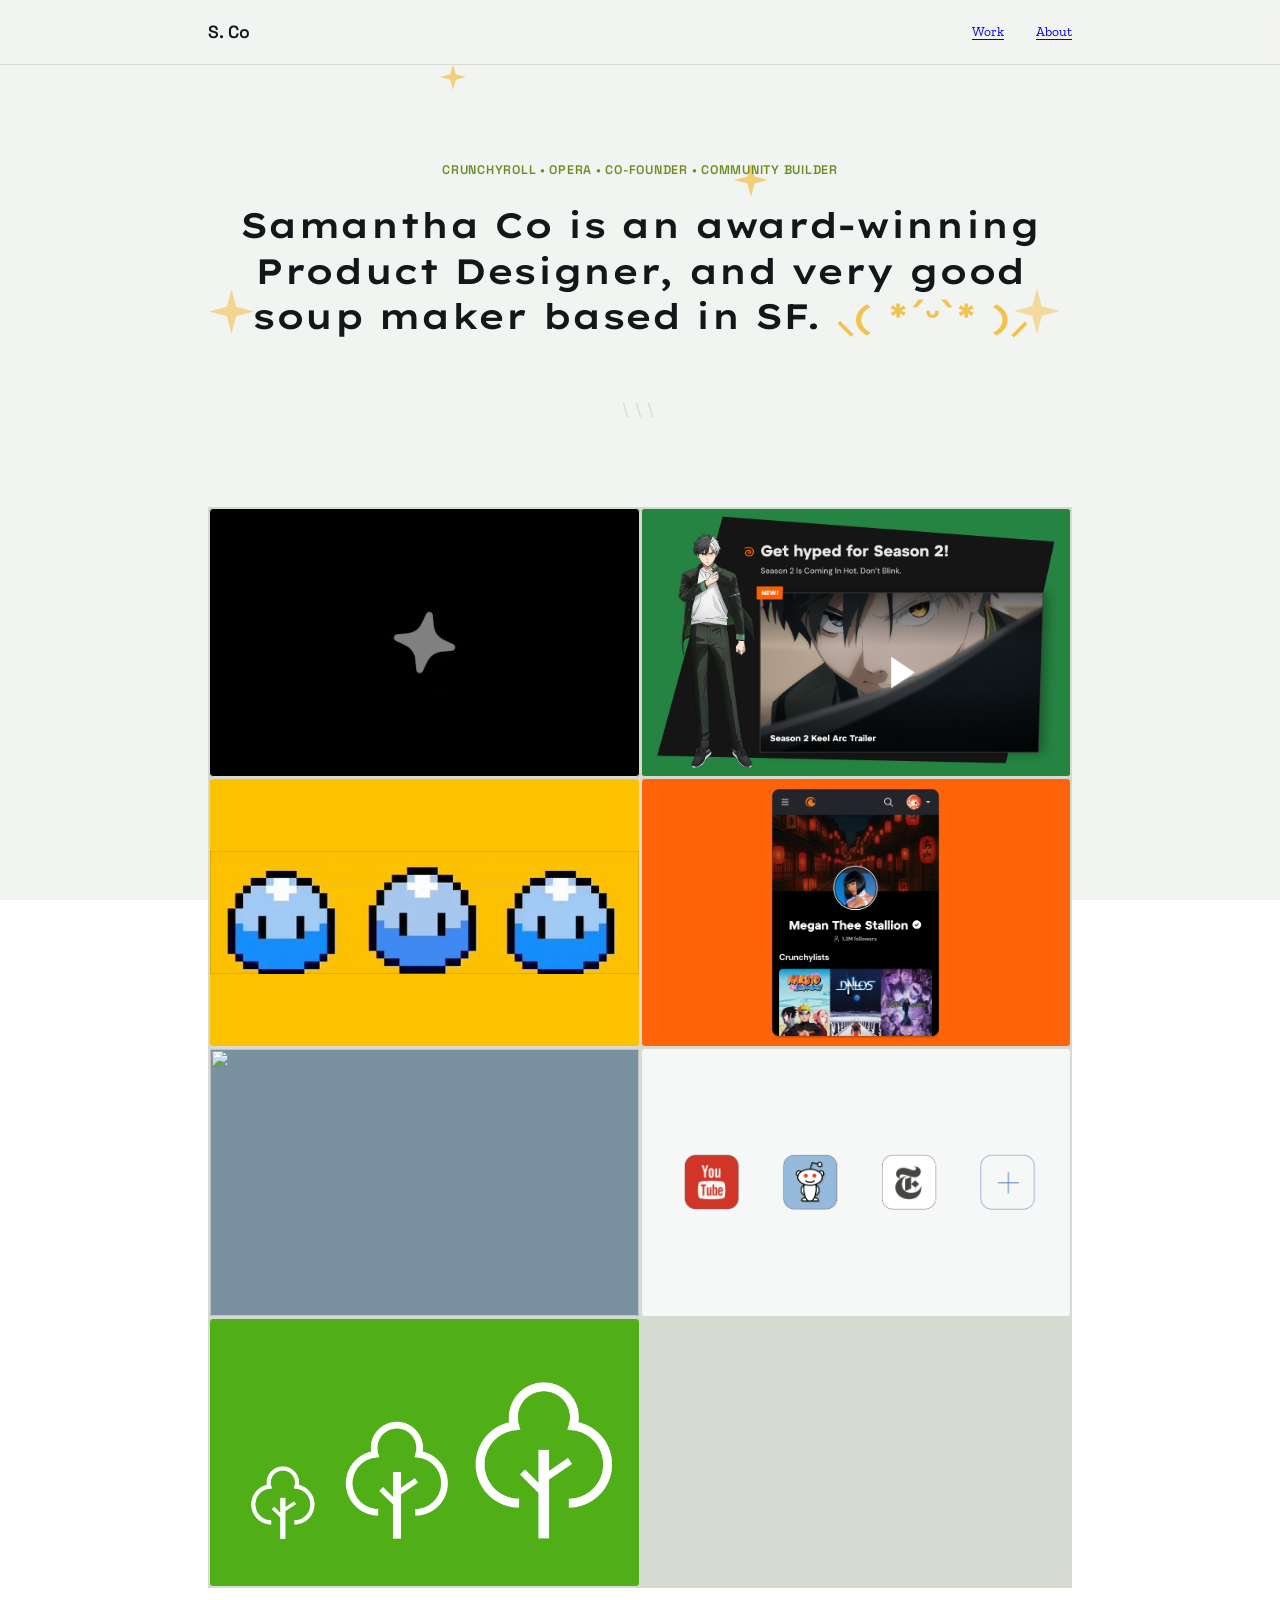
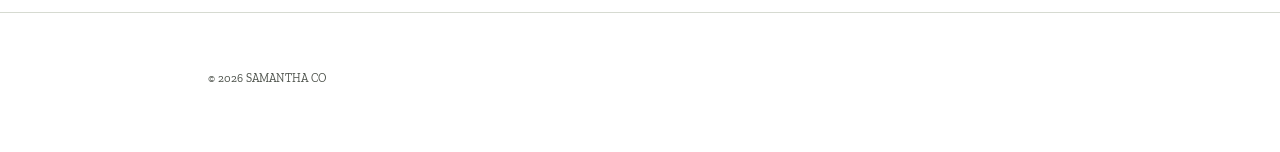
==== index.html @ 9ae336bd "Add files via upload" ====
<!DOCTYPE html>
<html lang="en">
<head>
<meta charset="UTF-8">
<meta name="viewport" content="width=device-width, initial-scale=1.0">
<title>Samantha Co — Product Designer</title>
<link rel="preconnect" href="https://fonts.googleapis.com">
<link href="https://fonts.googleapis.com/css2?family=Zilla+Slab:ital,wght@0,400;0,500;0,600;1,400&family=Space+Grotesk:wght@500;600;700&family=Lexend+Giga:wght@500;600;700&display=swap" rel="stylesheet">
<link rel="stylesheet" href="styles.css">
<style>
  .back-link{
    font-family:'Space Grotesk', sans-serif; font-weight:600; font-size:0.78rem; color:var(--accent);
    letter-spacing:0.06em; text-transform:uppercase; display:inline-flex; align-items:center; gap:6px;
  }
</style>
</head>
<body>

<div class="stars-bg" id="starsBg" aria-hidden="true"></div>

<div class="page">

<nav>
  <div class="wrap">
    <div class="logo">S. Co</div>
    <div class="navlinks">
      <a href="#work">Work</a>
      <a href="about.html">About</a>
    </div>
  </div>
</nav>

<header class="hero wrap">
  <div class="eyebrow">Crunchyroll • Opera • Co-founder • Community Builder</div>
  <h1 class="name" style="font-size:clamp(1.5rem, 2.8vw, 2.2rem); line-height:1.3;">Samantha Co is an award-winning Product Designer, and very good soup maker based in SF. <span style="color:var(--spark);">⸜( *ˊᵕˋ* )⸝</span></h1>
  <div class="hero-breaker">\\\</div>
</header>

<section class="section" id="work">
  <div class="wrap">
    <div class="grid">

      <a href="esr.html" class="card reveal" style="background-color:#000000;">
        <div class="card-thumb"><img src="esr-glyphs-thumb.webp" alt=""></div>
        <div class="card-overlay">
          <h3>End Slate Recommendations <span class="card-spark">✦</span></h3>
        </div>
      </a>

      <a href="series-redesign.html" class="card reveal" style="background-color:#258441;">
        <div class="card-thumb"><img src="seriespagethumb.png" alt=""></div>
        <div class="card-overlay">
          <h3>Crunchyroll Series Redesign <span class="card-spark">✦</span></h3>
        </div>
      </a>

      <a href="hime.html" class="card reveal" style="background-color:#FCC101;">
        <div class="card-thumb"><img src="hime-thumb.webp" alt=""></div>
        <div class="card-overlay">
          <h3>Hime's Quest <span class="card-spark">✦</span></h3>
        </div>
      </a>

      <a href="crunchylists.html" class="card reveal" style="background-color:#FF640A;">
        <div class="card-thumb"><img src="Crunchylists_Thumb.png" alt=""></div>
        <div class="card-overlay">
          <h3>Public Crunchylists <span class="card-spark">✦</span></h3>
        </div>
      </a>

      <a href="zen.html" class="card reveal" style="background-color:#7991A1;">
        <div class="card-thumb"><img src="zenanimation.gif" alt=""></div>
        <div class="card-overlay">
          <h3>Zen Screen <span class="card-spark">✦</span></h3>
        </div>
      </a>

      <a href="toolbar.html" class="card reveal" style="background-color:#F6F7F7;">
        <div class="card-thumb"><img src="toolbarthumb.webp" alt=""></div>
        <div class="card-overlay">
          <h3>Opera × Sprint Toolbar <span class="card-spark">✦</span></h3>
        </div>
      </a>

      <a href="xiaomi.html" class="card reveal" style="background-color:#50AF17;">
        <div class="card-thumb"><img src="xiaomithumbnai.webp" alt=""></div>
        <div class="card-overlay">
          <h3>Xiaomi × Opera Max <span class="card-spark">✦</span></h3>
        </div>
      </a>


    </div>
  </div>
</section>

<footer>
  <div class="wrap">
    <div class="footer-note">© 2026 SAMANTHA CO</div>
  </div>
</footer>

</div><!-- /.page -->

<script>
  (function(){
    var bg = document.getElementById('starsBg');
    if(!bg) return;
    var count = window.innerWidth < 640 ? 4 : 8;
    var cols = window.innerWidth < 640 ? 2 : 4;
    var rows = Math.ceil(count / cols);
    var cellW = 100 / cols;
    var cellH = 100 / rows;
    var cell = 0;
    for(var i = 0; i < count; i++){
      var star = document.createElement('div');
      star.className = 'star';
      var size = (Math.random() * 26 + 22).toFixed(1);
      star.style.width = size + 'px';
      star.style.height = size + 'px';
      var col = cell % cols;
      var row = Math.floor(cell / cols);
      cell++;
      var top = row * cellH + Math.random() * (cellH * 0.7) + cellH * 0.1;
      var left = col * cellW + Math.random() * (cellW * 0.7) + cellW * 0.1;
      star.style.top = top + '%';
      star.style.left = left + '%';
      star.style.opacity = (Math.random() * 0.4 + 0.35).toFixed(2);
      star.style.animationDelay = (Math.random() * 3.4).toFixed(2) + 's';
      star.style.animationDuration = (2.4 + Math.random() * 2.4).toFixed(2) + 's';
      bg.appendChild(star);
    }
  })();

  (function(){
    var parallaxEls = document.querySelectorAll('.parallax');
    if(!parallaxEls.length) return;
    var reduceMotion = window.matchMedia('(prefers-reduced-motion: reduce)').matches;
    if(reduceMotion) return;
    var ticking = false;
    function updateParallax(){
      var viewportCenter = window.innerHeight / 2;
      parallaxEls.forEach(function(el){
        var speed = parseFloat(el.getAttribute('data-speed')) || 0.15;
        var rect = el.getBoundingClientRect();
        var elCenter = rect.top + rect.height / 2;
        var distanceFromCenter = elCenter - viewportCenter;
        var offset = Math.max(-60, Math.min(60, distanceFromCenter * speed * -1));
        el.style.transform = 'translateY(' + offset + 'px)';
      });
      ticking = false;
    }
    window.addEventListener('scroll', function(){
      if(!ticking){
        window.requestAnimationFrame(updateParallax);
        ticking = true;
      }
    }, { passive: true });
    window.addEventListener('resize', updateParallax, { passive: true });
    updateParallax();
  })();

  (function(){
    var revealEls = document.querySelectorAll('.reveal');
    if(!('IntersectionObserver' in window) || !revealEls.length){
      revealEls.forEach(function(el){ el.classList.add('is-visible'); });
      return;
    }
    var observer = new IntersectionObserver(function(entries){
      entries.forEach(function(entry){
        if(entry.isIntersecting){
          entry.target.classList.add('is-visible');
        } else {
          entry.target.classList.remove('is-visible');
        }
      });
    }, { threshold: 0.15, rootMargin: '0px 0px -40px 0px' });
    revealEls.forEach(function(el){ observer.observe(el); });
  })();
</script>

</body>
</html>
---- styles.css ----
:root{
    --bg: #F2F4F1;
    --bg-raised: #E8EBE4;
    --ink: #14171A;
    --ink-soft: #4B5049;
    --line: #D6DAD1;
    --accent: #6B8E23;
    --link-color: #0000EE;
    --spark: #F2C14E;
  }
  *{box-sizing:border-box; margin:0; padding:0;}
  html{scroll-behavior:smooth;}
  body{
    color:var(--ink);
    font-family:'Zilla Slab', serif;
    line-height:1.6;
    -webkit-font-smoothing:antialiased;
  }
  .page{position:relative; z-index:1;}
  .stars-bg{position:fixed; inset:0; z-index:0; overflow:hidden; pointer-events:none; background:var(--bg);}
  .star{
    position:absolute;
    background-image:url("data:image/svg+xml;utf8,<svg xmlns='http://www.w3.org/2000/svg' viewBox='0 0 24 24'><path d='M12 0 L14.5 9.5 L24 12 L14.5 14.5 L12 24 L9.5 14.5 L0 12 L9.5 9.5 Z' fill='%23F2C14E'/></svg>");
    background-size:contain; background-repeat:no-repeat; background-position:center;
    animation:twinkle 3.4s ease-in-out infinite;
  }
  @media (prefers-reduced-motion: reduce){
    .star{animation:none; opacity:0.4 !important;}
  }

  /* --- scroll reveal --- */
  .reveal{
    opacity:0; transform:translateY(22px);
    transition:opacity 0.7s ease, transform 0.7s ease;
  }
  .reveal.is-visible{opacity:1; transform:translateY(0);}
  .card.reveal:nth-child(2){transition-delay:0.06s;}
  .card.reveal:nth-child(3){transition-delay:0.12s;}
  .card.reveal:nth-child(4){transition-delay:0.18s;}
  .card.reveal:nth-child(5){transition-delay:0.24s;}
  @media (prefers-reduced-motion: reduce){
    .reveal{opacity:1; transform:none; transition:none;}
  }
  a{color:inherit; text-decoration:none;}
  p a, li a{color:var(--link-color); text-decoration:none;}
  .wrap{max-width:920px; margin:0 auto; padding:0 28px;}

  /* --- nav --- */
  nav{
    position:sticky; top:0; z-index:50;
    background:rgba(242,244,241,0.85);
    backdrop-filter:blur(8px);
    border-bottom:1px solid var(--line);
  }
  nav .wrap{display:flex; align-items:center; justify-content:space-between; height:64px;}
  .logo{font-family:'Space Grotesk', sans-serif; font-weight:600; font-size:1.1rem; letter-spacing:0.02em;}
  .navlinks{display:flex; gap:32px; font-size:0.85rem;}
  .navlinks a{position:relative; padding:4px 0; font-family:'Zilla Slab', serif; color:var(--link-color); text-decoration:underline; text-underline-offset:3px;}
  a:focus-visible{outline:2px solid var(--link-color); outline-offset:3px; border-radius:2px;}
  .about-text a, .footer-links a, .project-body a{
    font-family:'Zilla Slab', serif; color:var(--link-color); text-decoration:none;
  }

  /* --- hero --- */
  .hero{padding-top:96px; padding-bottom:32px; position:relative; text-align:center;}
  .hero-breaker{
    font-family:'Zilla Slab', serif; font-size:1.2rem; color:var(--line);
    margin-top:56px; letter-spacing:0.3em;
  }
  .hero .eyebrow{
    font-family:'Space Grotesk', sans-serif; font-weight:600; font-size:0.78rem; color:var(--accent);
    letter-spacing:0.06em; text-transform:uppercase; display:flex; align-items:center; justify-content:center; gap:8px; margin-bottom:22px;
  }
  .spark{display:inline-block; animation:twinkle 2.6s ease-in-out infinite;}
  @keyframes twinkle{0%,100%{opacity:1; transform:scale(1);} 50%{opacity:0.55; transform:scale(0.85);}}
  h1.name{
    font-family:'Lexend Giga', sans-serif; font-weight:600; font-size:clamp(2.6rem, 6vw, 4.4rem);
    line-height:1.02; letter-spacing:-0.01em;
  }
  h1.name em{font-style:italic; font-weight:300; color:var(--accent);}
  .role{
    font-family:'Space Grotesk', sans-serif; font-weight:500; font-size:1.3rem;
    color:var(--ink-soft); margin-top:10px;
  }
  .thesis{max-width:none; margin-top:28px; font-size:1.05rem; color:var(--ink-soft);}
  .hero-meta{display:flex; gap:24px; margin-top:10px; font-family:'Zilla Slab', serif; font-style:italic; font-size:0.78rem; color:var(--ink-soft); flex-wrap:wrap;}

  /* --- section labels --- */
  .section{padding:128px 0;}
  #work{padding-top:24px; padding-bottom:24px;}
  .section-breaker{
    text-align:center; font-family:'Zilla Slab', serif; font-size:1.2rem; color:var(--line); letter-spacing:0.3em;
  }
  .section-label{
    font-family:'Space Grotesk', sans-serif; font-weight:600; font-size:0.78rem; color:var(--accent);
    text-transform:uppercase; letter-spacing:0.06em; margin-bottom:18px; display:block;
  }

  /* --- featured project --- */
  .featured-media{
    width:100%; border-radius:6px; overflow:hidden; margin:28px 0 8px;
    border:1px solid var(--line); background:var(--bg-raised);
  }
  .featured-media img{width:100%; display:block;}
  .media-caption{
    font-family:'Zilla Slab', serif; font-style:italic; font-size:0.85rem; color:var(--ink-soft);
    margin-top:0; margin-bottom:28px; text-align:center;
  }
  h2.project-title{
    font-family:'Lexend Giga', sans-serif; font-weight:600; font-size:2rem; margin-bottom:4px;
  }
  .project-subhead{
    font-family:'Zilla Slab', serif; font-style:italic; font-size:0.9rem; color:var(--ink-soft);
    margin-bottom:0;
  }
  .project-subhead a{color:var(--link-color); text-decoration:none;}
  .subhead-row{display:flex; align-items:center; gap:8px;}
  .company-icon{
    width:20px; height:20px; border-radius:50%; object-fit:cover; flex-shrink:0; display:block;
  }
  .stat-row{
    display:flex; gap:36px; flex-wrap:wrap; margin:28px 0 32px;
    padding:24px 0; border-top:1px solid var(--line); border-bottom:1px solid var(--line);
    justify-content:space-between;
  }
  .stat{flex:1; min-width:140px;}
  .stat .num{font-family:'Space Grotesk', sans-serif; font-weight:600; font-size:2rem; color:var(--accent); display:block;}
  .stat .label{font-size:0.82rem; color:var(--ink-soft); margin-top:2px;}
  .project-body p{margin-bottom:88px; color:var(--ink-soft); max-width:none;}
  .results-statement{
    font-family:'Lexend Giga', sans-serif; font-weight:600; font-size:1.6rem; line-height:1.3;
    color:var(--ink); max-width:none;
  }
  .highlight-green{color:var(--accent);}
  .results-block{position:relative; margin-top:140px;}
  .results-block .results-statement:first-of-type{margin-bottom:20px;}
  .results-block .star-decor{
    position:absolute; top:-60px; left:-80px; width:260px; height:220px; z-index:-1; pointer-events:none;
  }
  .inline-media{margin:0 0 88px; max-width:none; text-align:center;}
  .inline-media img{width:100%; border-radius:6px; border:1px solid var(--line); display:block;}
  .inline-media .media-caption{margin-bottom:0; max-width:none;}
  .stacked-media{display:flex; flex-direction:column; align-items:center;}
  .stacked-media img{margin-bottom:12px; width:100px; max-width:100%; height:auto;}
  .stacked-media img:last-of-type{margin-bottom:0;}
  .focus-grid{
    display:grid; grid-template-columns:1fr 1fr; gap:28px; align-items:start;
    width:100%; margin:8px 0 88px;
  }
  .focus-grid .inline-media img{max-height:160px; width:auto; display:block;}
  .focus-grid p{margin-bottom:0; max-width:none;}
  @media (max-width:640px){.focus-grid{grid-template-columns:1fr;}}
  .project-body h4{
    font-family:'Space Grotesk', sans-serif; font-weight:600; font-size:0.85rem; color:var(--ink);
    text-transform:uppercase; letter-spacing:0.04em; margin:48px 0 16px;
  }
  .problem-block{position:relative;}
  .solution-block{position:relative;}
  .problem-block .blob{
    position:absolute; top:-40px; left:-70px; width:260px; height:260px; z-index:-1; pointer-events:none;
  }
  .solution-block .blob{
    position:absolute; top:-40px; right:160px; width:260px; height:260px; z-index:-1; pointer-events:none;
  }

  /* --- project grid --- */
  .grid{display:grid; grid-template-columns:1fr 1fr; gap:1px; background:var(--line); border:1px solid var(--line); margin-top:24px;}
  .card{
    position:relative; aspect-ratio:16/10; border-radius:4px; overflow:hidden;
    background:var(--bg-raised); border:1px solid var(--line); transition:transform 0.2s ease;
  }
  .card:hover{transform:scale(1.01);}
  .card-thumb{width:100%; height:100%; margin:0;}
  .card-thumb img{width:100%; height:100%; object-fit:contain; display:block;}
  .card-overlay{
    position:absolute; inset:0; display:flex; align-items:flex-end;
    background:linear-gradient(to top, rgba(0,0,0,0.7) 0%, rgba(0,0,0,0) 55%);
    opacity:0; transition:opacity 0.2s ease; padding:20px;
  }
  .card:hover .card-overlay{opacity:1;}
  .card-overlay h3{
    font-family:'Lexend Giga', sans-serif; font-weight:600; font-size:1.05rem; color:#fff;
    display:flex; align-items:center; gap:8px; margin:0;
  }
  .card-spark{color:var(--spark); opacity:0; transform:scale(0.6); transition:all 0.25s ease; font-size:0.9rem;}
  .card:hover .card-spark{opacity:1; transform:scale(1);}
  @media (max-width:640px){.grid{grid-template-columns:1fr;}}

  /* --- about --- */
  .about-grid{display:flex; gap:48px; flex-wrap:wrap; align-items:flex-start;}
  .about-photo{width:180px; height:180px; border-radius:6px; overflow:hidden; flex-shrink:0; background:var(--bg-raised); border:1px solid var(--line);}
  .about-photo img{width:100%; height:100%; object-fit:cover; display:block;}
  .about-text{flex:1; min-width:280px; max-width:560px; color:var(--ink-soft);}
  .about-text p{margin-bottom:16px;}
  .about-greeting{
    font-family:'Space Grotesk', sans-serif; font-weight:600; font-size:1.6rem; color:var(--ink); margin-bottom:16px;
  }
  .about-greeting .emoticon{color:var(--accent); font-weight:500; font-family:'Space Grotesk', sans-serif;}
  .about-subhead{
    font-family:'Space Grotesk', sans-serif; font-weight:600; font-size:0.78rem; color:var(--ink);
    text-transform:uppercase; letter-spacing:0.06em; margin:24px 0 6px;
  }
  .about-list{font-size:0.92rem;}
  .about-contact{margin-top:24px;}
  .signoff{
    font-family:'Zilla Slab', serif; font-style:italic; color:var(--ink-soft); font-size:0.95rem;
    margin-top:24px; margin-bottom:0;
  }

  /* --- footer --- */
  footer{padding:56px 0 64px; border-top:1px solid var(--line);}
  footer .wrap{display:flex; justify-content:space-between; align-items:center; flex-wrap:wrap; gap:16px;}
  .footer-links{display:flex; gap:28px; font-size:0.9rem;}
  .footer-note{font-family:'Zilla Slab', serif; font-size:0.72rem; color:var(--ink-soft);}

  @media (prefers-reduced-motion: reduce){
    .spark{animation:none;}
    *{transition:none !important;}
  }
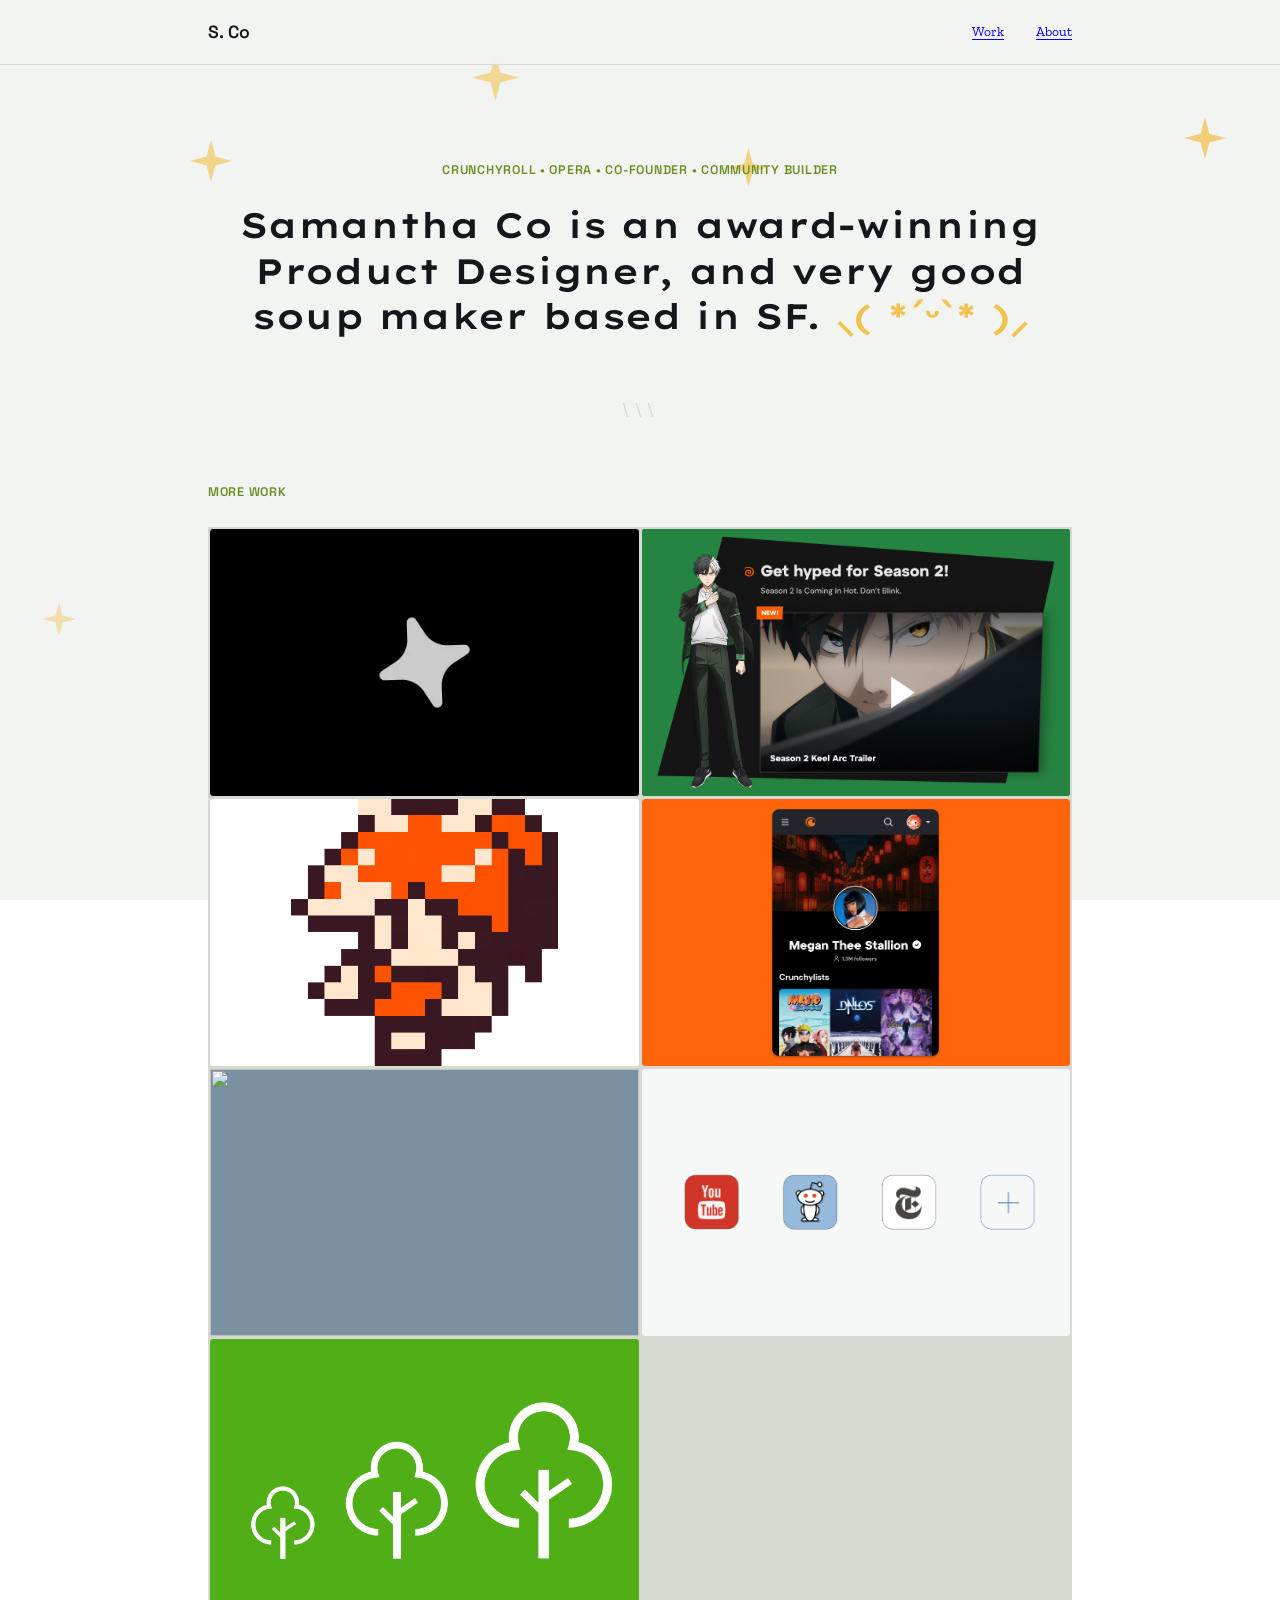
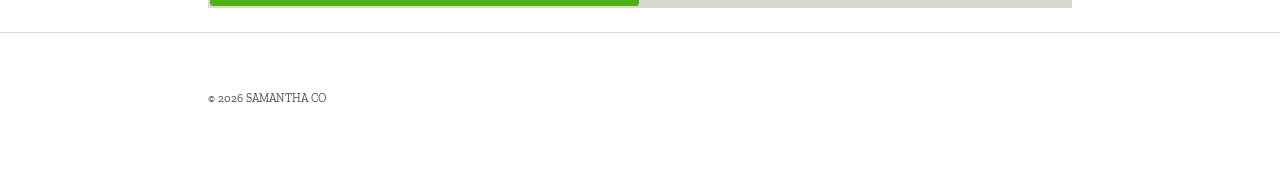
==== commit 6f8f7378: "Add files via upload" ====
--- a/index.html
+++ b/index.html
@@ -38,6 +38,7 @@
 
 <section class="section" id="work">
   <div class="wrap">
+    <span class="section-label">More Work</span>
     <div class="grid">
 
       <a href="esr.html" class="card reveal" style="background-color:#000000;">
@@ -54,8 +55,8 @@
         </div>
       </a>
 
-      <a href="hime.html" class="card reveal" style="background-color:#FCC101;">
-        <div class="card-thumb"><img src="hime-thumb.webp" alt=""></div>
+      <a href="hime.html" class="card reveal" style="background-color:#ffffff;">
+        <div class="card-thumb"><img src="8-bit_Hime.png" alt=""></div>
         <div class="card-overlay">
           <h3>Hime's Quest <span class="card-spark">✦</span></h3>
         </div>
@@ -75,12 +76,12 @@
         </div>
       </a>
 
-      <a href="toolbar.html" class="card reveal" style="background-color:#F6F7F7;">
+      <div class="card reveal" style="background-color:#F6F7F7;">
         <div class="card-thumb"><img src="toolbarthumb.webp" alt=""></div>
         <div class="card-overlay">
           <h3>Opera × Sprint Toolbar <span class="card-spark">✦</span></h3>
         </div>
-      </a>
+      </div>
 
       <a href="xiaomi.html" class="card reveal" style="background-color:#50AF17;">
         <div class="card-thumb"><img src="xiaomithumbnai.webp" alt=""></div>
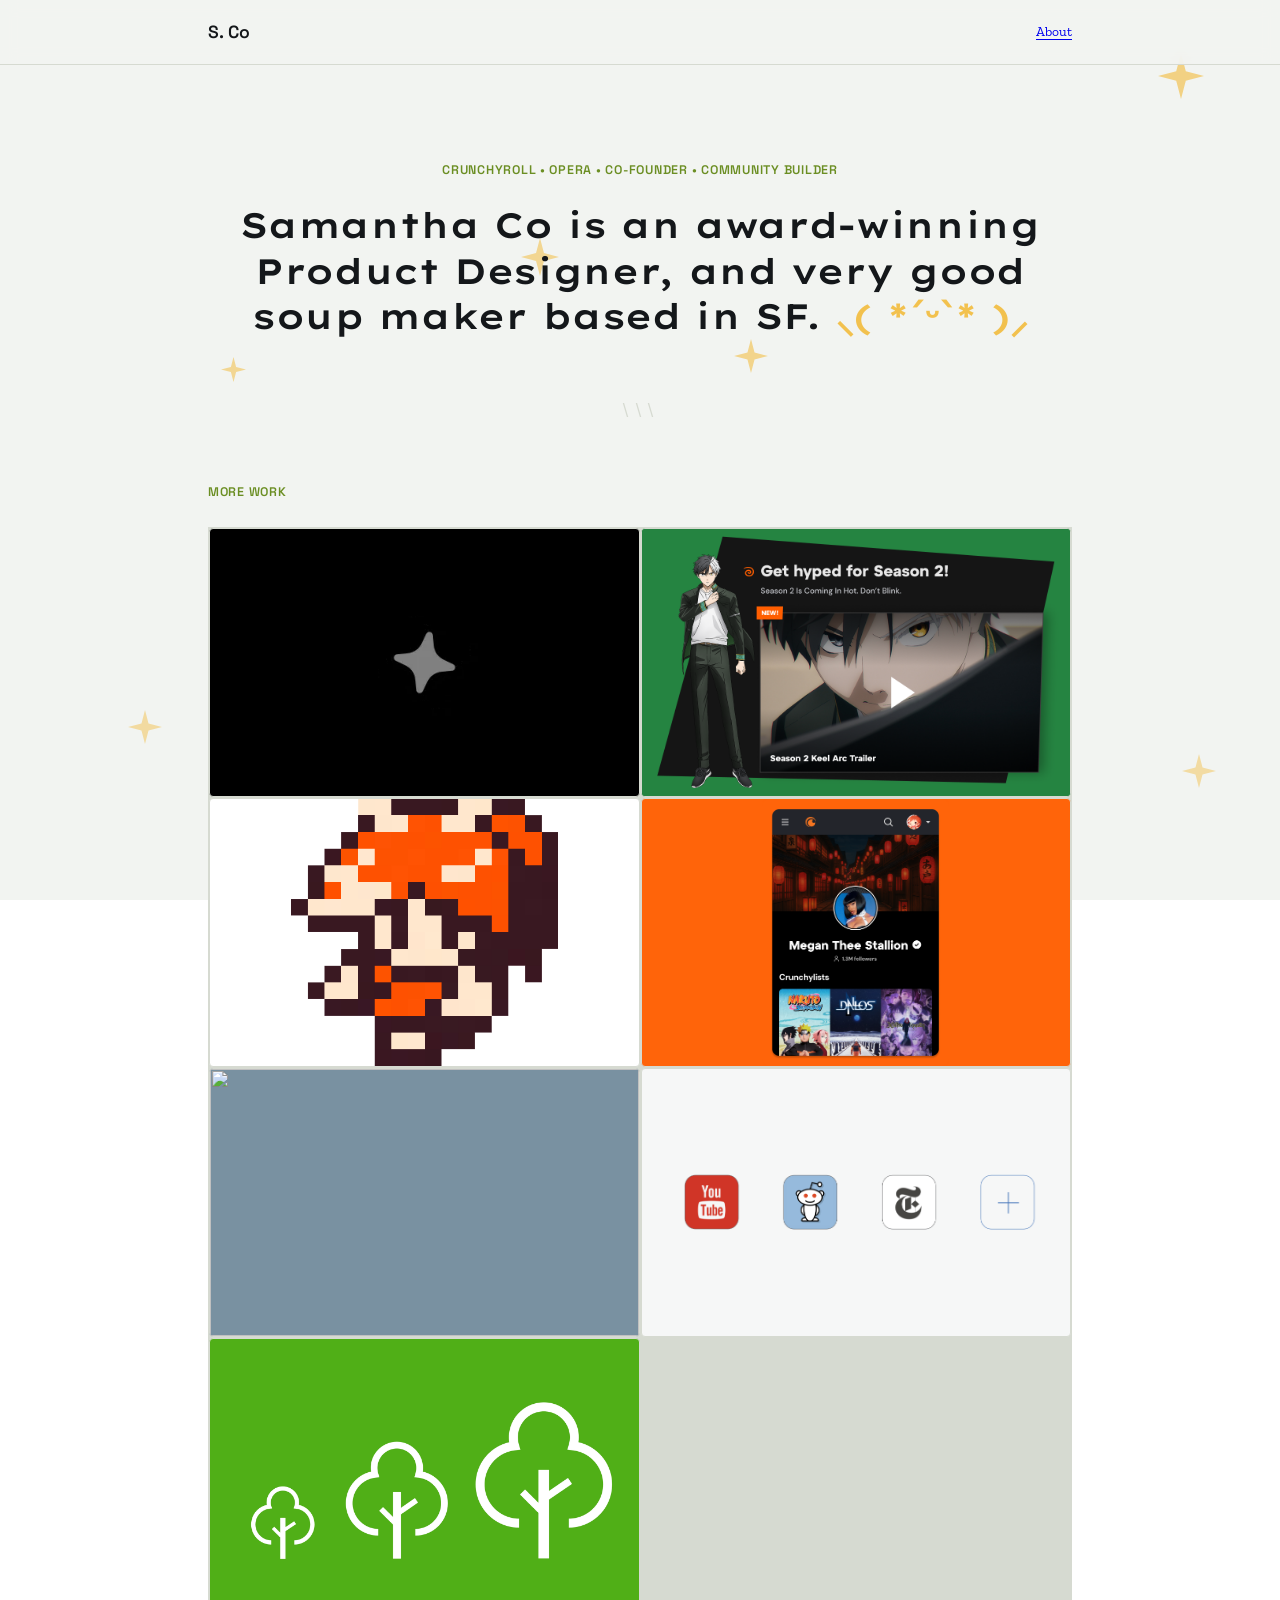
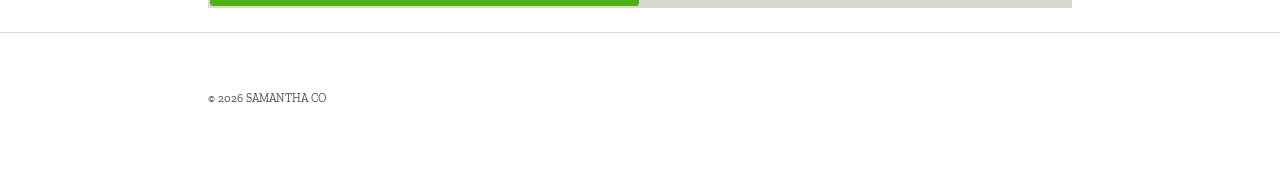
==== commit 4b00aa5a: "Add files via upload" ====
--- a/index.html
+++ b/index.html
@@ -24,7 +24,6 @@
   <div class="wrap">
     <div class="logo">S. Co</div>
     <div class="navlinks">
-      <a href="#work">Work</a>
       <a href="about.html">About</a>
     </div>
   </div>
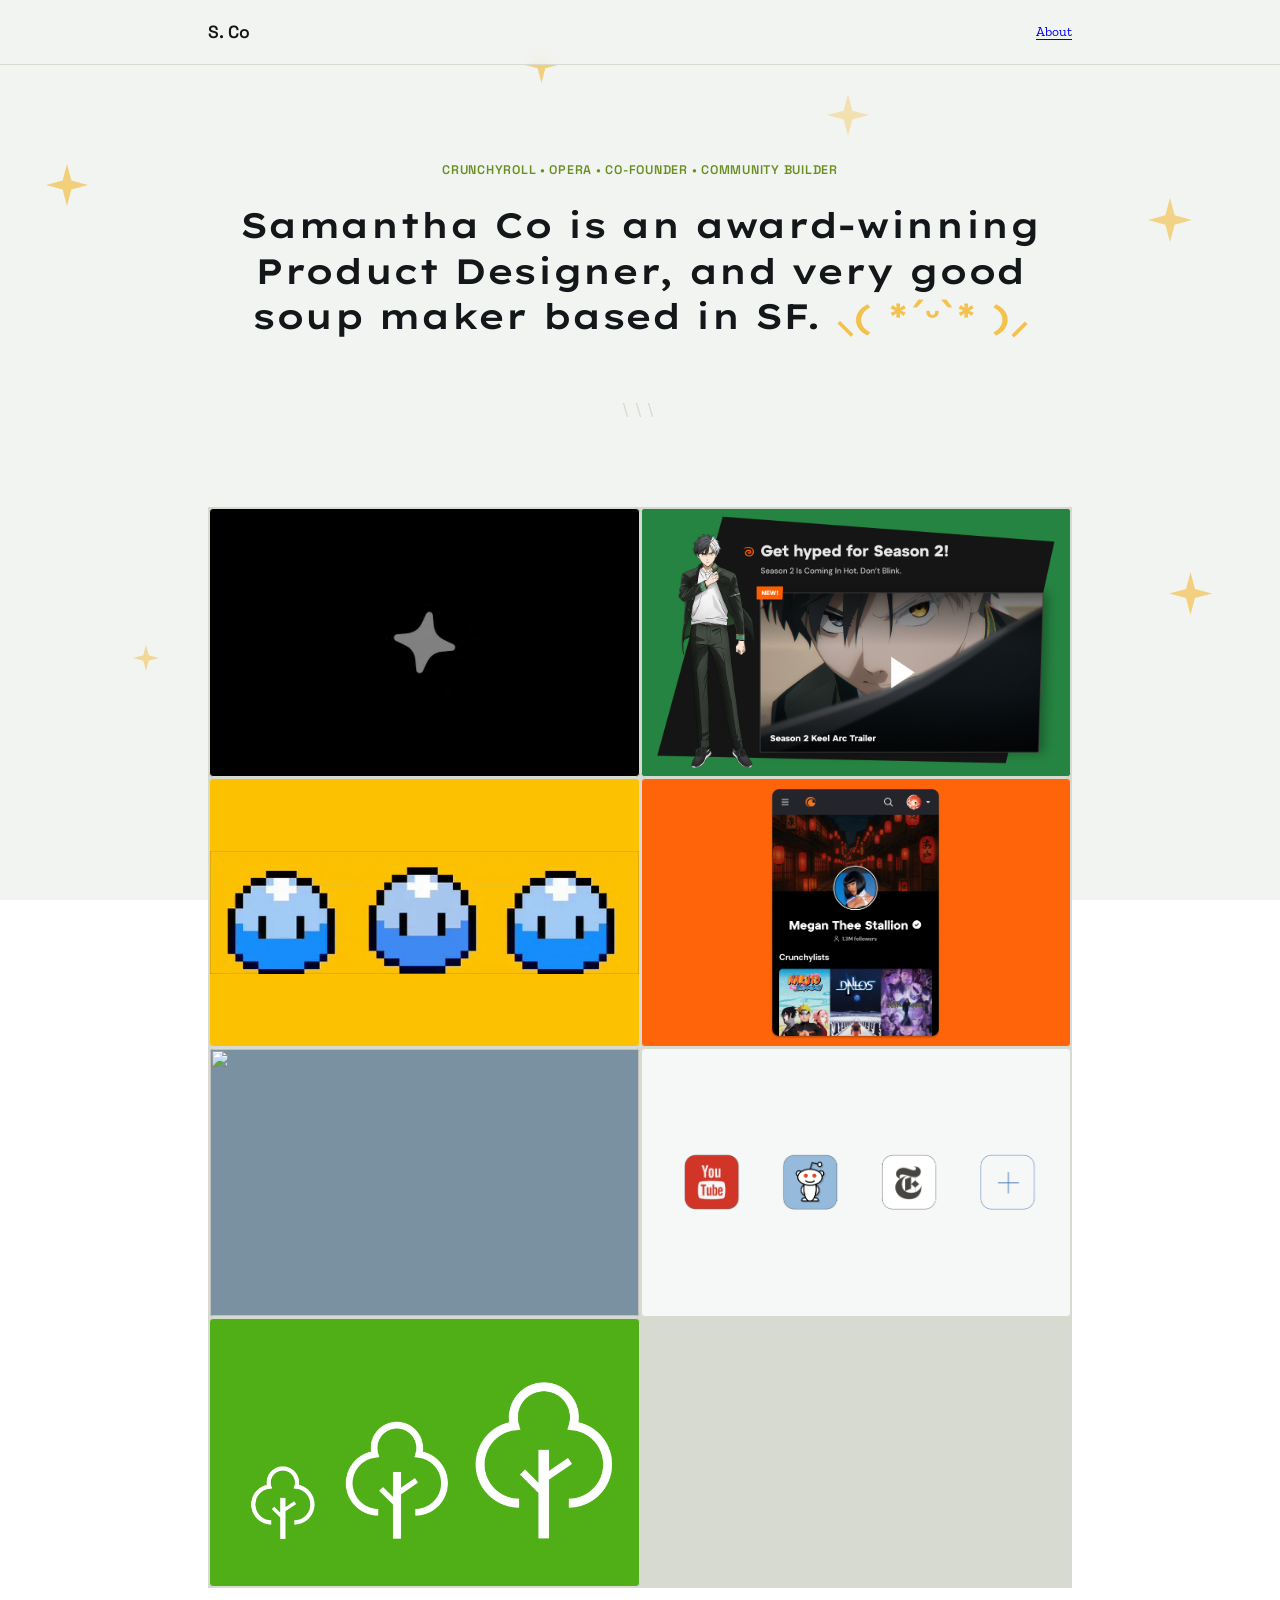
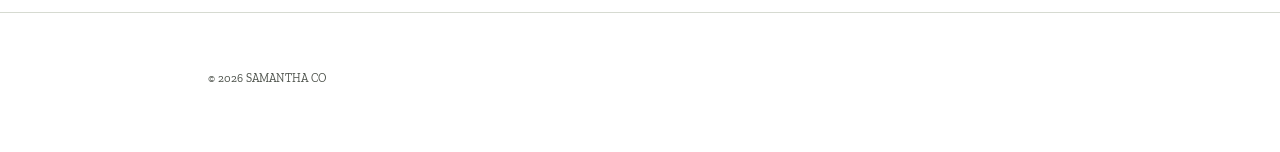
==== commit 6f664e36: "Add files via upload" ====
--- a/index.html
+++ b/index.html
@@ -24,6 +24,7 @@
   <div class="wrap">
     <div class="logo">S. Co</div>
     <div class="navlinks">
+
       <a href="about.html">About</a>
     </div>
   </div>
@@ -37,7 +38,6 @@
 
 <section class="section" id="work">
   <div class="wrap">
-    <span class="section-label">More Work</span>
     <div class="grid">
 
       <a href="esr.html" class="card reveal" style="background-color:#000000;">
@@ -54,8 +54,8 @@
         </div>
       </a>
 
-      <a href="hime.html" class="card reveal" style="background-color:#ffffff;">
-        <div class="card-thumb"><img src="8-bit_Hime.png" alt=""></div>
+      <a href="hime.html" class="card reveal" style="background-color:#FCC101;">
+        <div class="card-thumb"><img src="hime-thumb.webp" alt=""></div>
         <div class="card-overlay">
           <h3>Hime's Quest <span class="card-spark">✦</span></h3>
         </div>
@@ -75,12 +75,12 @@
         </div>
       </a>
 
-      <div class="card reveal" style="background-color:#F6F7F7;">
+      <a href="toolbar.html" class="card reveal" style="background-color:#F6F7F7;">
         <div class="card-thumb"><img src="toolbarthumb.webp" alt=""></div>
         <div class="card-overlay">
           <h3>Opera × Sprint Toolbar <span class="card-spark">✦</span></h3>
         </div>
-      </div>
+      </a>
 
       <a href="xiaomi.html" class="card reveal" style="background-color:#50AF17;">
         <div class="card-thumb"><img src="xiaomithumbnai.webp" alt=""></div>
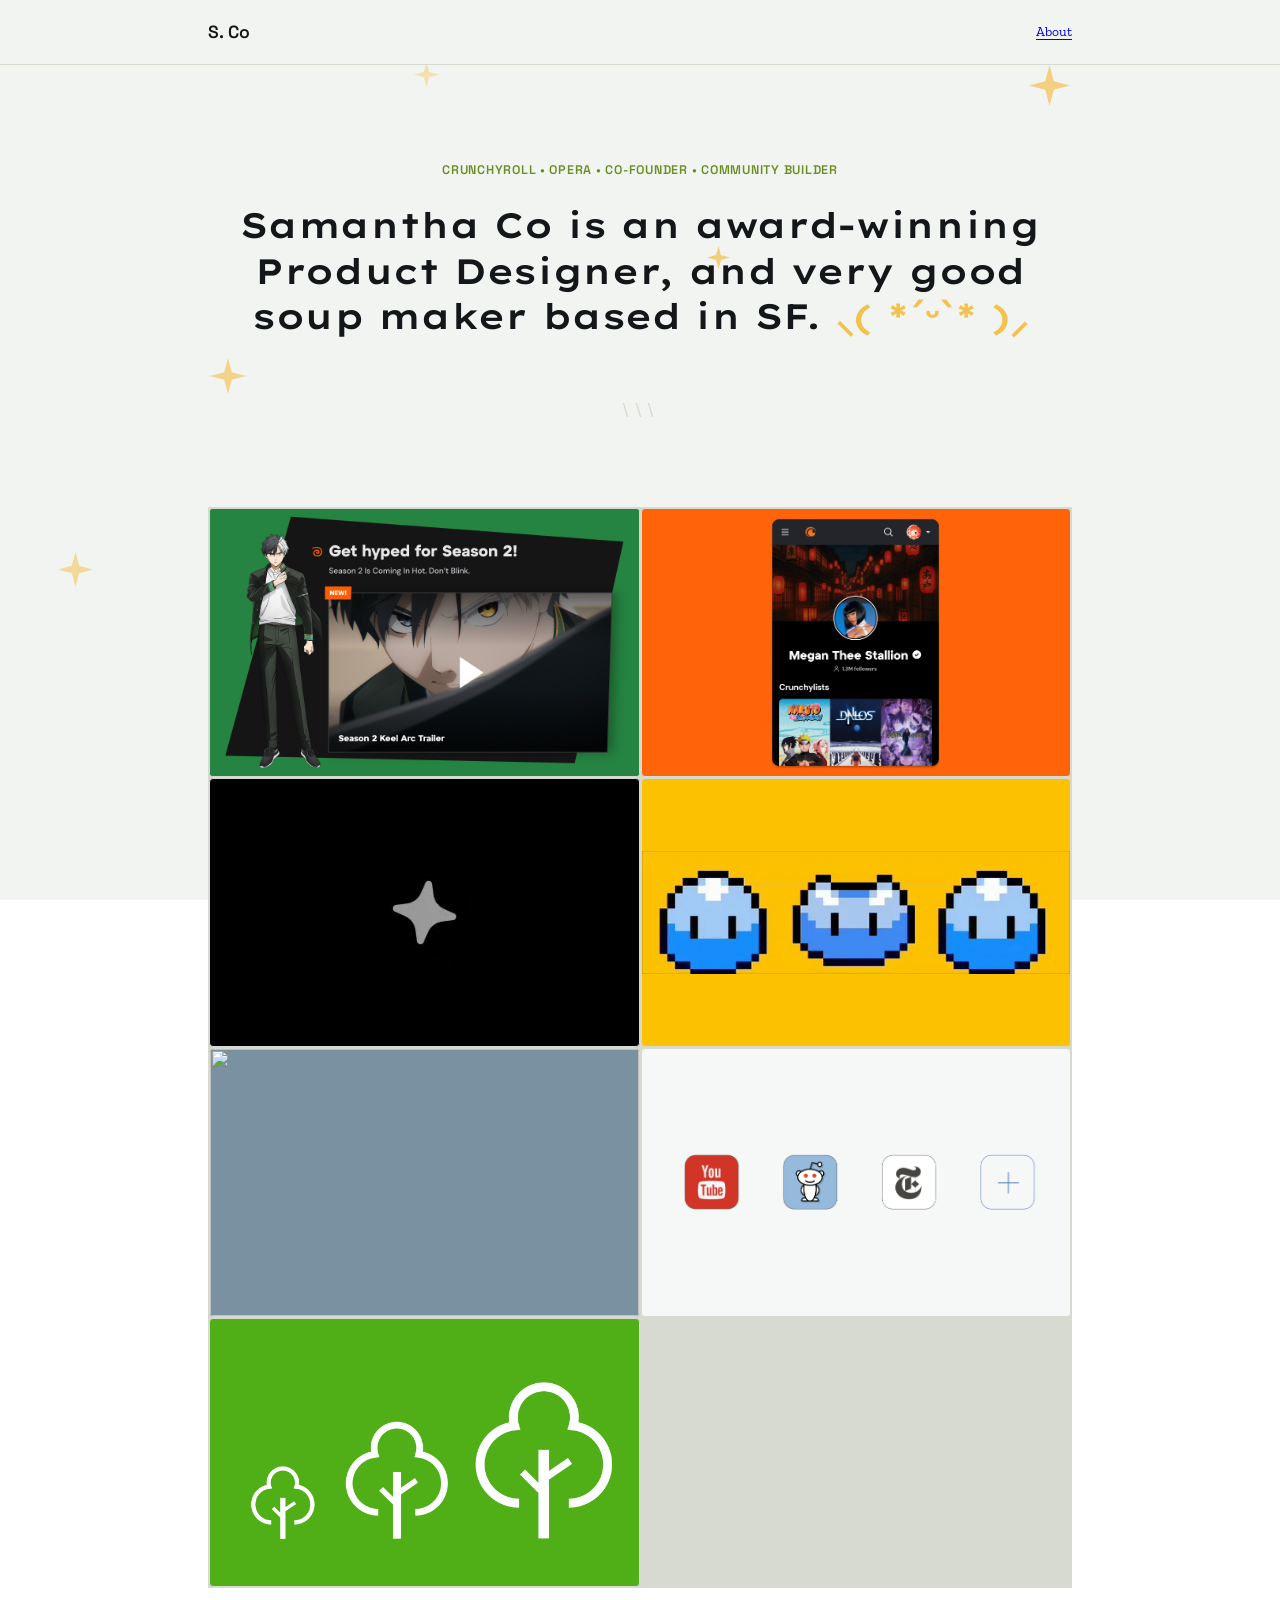
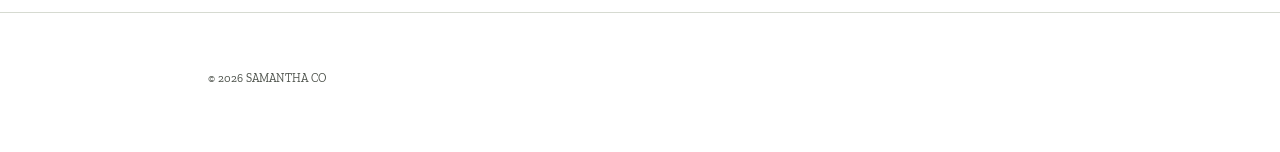
==== commit 85d9f8a4: "Add files via upload" ====
--- a/index.html
+++ b/index.html
@@ -40,6 +40,20 @@
   <div class="wrap">
     <div class="grid">
 
+      <a href="series-redesign.html" class="card reveal" style="background-color:#258441;">
+        <div class="card-thumb"><img src="seriespagethumb.png" alt=""></div>
+        <div class="card-overlay">
+          <h3>Crunchyroll Series Redesign <span class="card-spark">✦</span></h3>
+        </div>
+      </a>
+
+      <a href="crunchylists.html" class="card reveal" style="background-color:#FF640A;">
+        <div class="card-thumb"><img src="Crunchylists_Thumb.png" alt=""></div>
+        <div class="card-overlay">
+          <h3>Public Crunchylists <span class="card-spark">✦</span></h3>
+        </div>
+      </a>
+
       <a href="esr.html" class="card reveal" style="background-color:#000000;">
         <div class="card-thumb"><img src="esr-glyphs-thumb.webp" alt=""></div>
         <div class="card-overlay">
@@ -47,24 +61,10 @@
         </div>
       </a>
 
-      <a href="series-redesign.html" class="card reveal" style="background-color:#258441;">
-        <div class="card-thumb"><img src="seriespagethumb.png" alt=""></div>
-        <div class="card-overlay">
-          <h3>Crunchyroll Series Redesign <span class="card-spark">✦</span></h3>
-        </div>
-      </a>
-
       <a href="hime.html" class="card reveal" style="background-color:#FCC101;">
         <div class="card-thumb"><img src="hime-thumb.webp" alt=""></div>
         <div class="card-overlay">
           <h3>Hime's Quest <span class="card-spark">✦</span></h3>
-        </div>
-      </a>
-
-      <a href="crunchylists.html" class="card reveal" style="background-color:#FF640A;">
-        <div class="card-thumb"><img src="Crunchylists_Thumb.png" alt=""></div>
-        <div class="card-overlay">
-          <h3>Public Crunchylists <span class="card-spark">✦</span></h3>
         </div>
       </a>
 
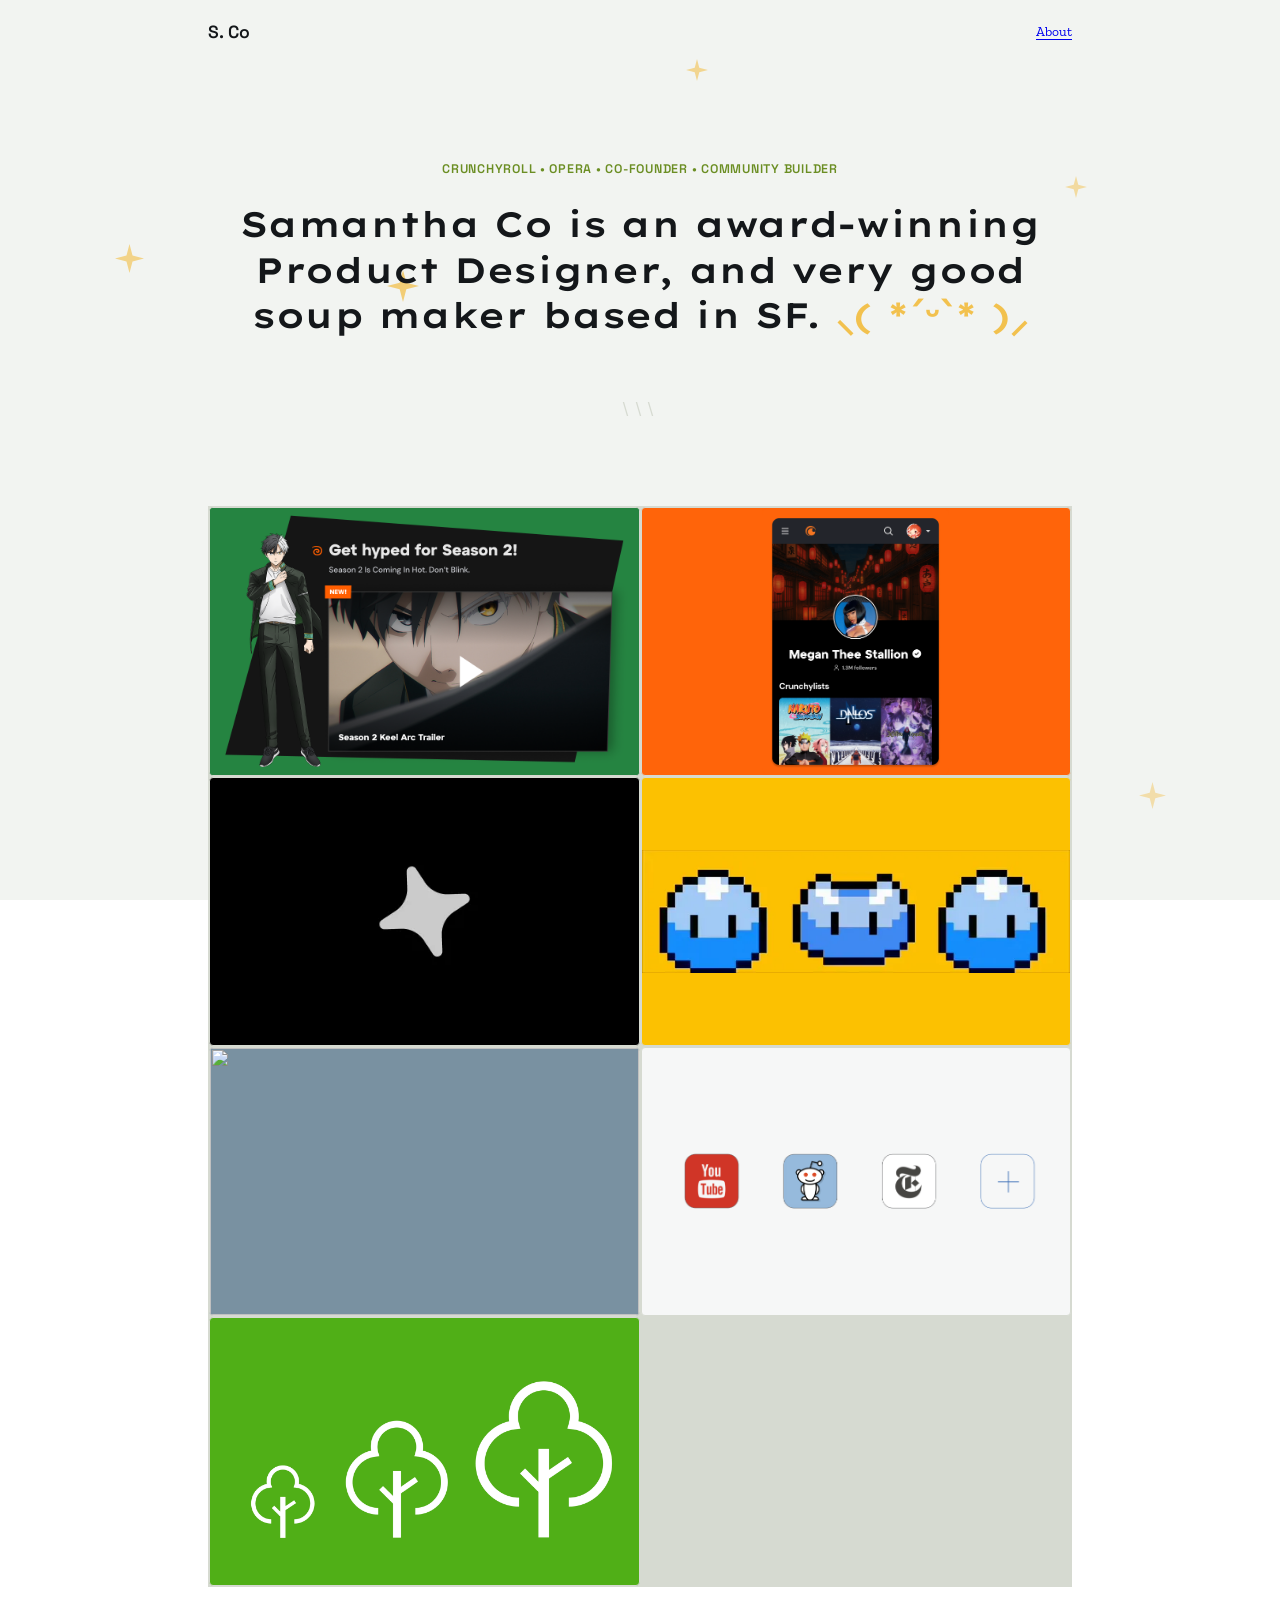
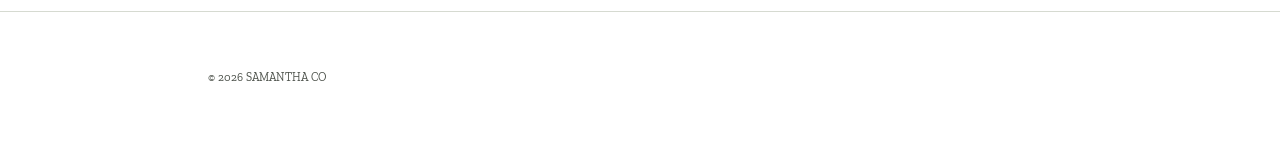
==== commit 19101e5a: "Add files via upload" ====
--- a/index.html
+++ b/index.html
@@ -179,5 +179,7 @@
   })();
 </script>
 
+<script src="draggable-stars.js"></script>
+
 </body>
 </html>
--- a/styles.css
+++ b/styles.css
@@ -23,6 +23,7 @@
     background-image:url("data:image/svg+xml;utf8,<svg xmlns='http://www.w3.org/2000/svg' viewBox='0 0 24 24'><path d='M12 0 L14.5 9.5 L24 12 L14.5 14.5 L12 24 L9.5 14.5 L0 12 L9.5 9.5 Z' fill='%23F2C14E'/></svg>");
     background-size:contain; background-repeat:no-repeat; background-position:center;
     animation:twinkle 3.4s ease-in-out infinite;
+    pointer-events:auto; cursor:grab; touch-action:none;
   }
   @media (prefers-reduced-motion: reduce){
     .star{animation:none; opacity:0.4 !important;}
@@ -48,9 +49,7 @@
   /* --- nav --- */
   nav{
     position:sticky; top:0; z-index:50;
-    background:rgba(242,244,241,0.85);
-    backdrop-filter:blur(8px);
-    border-bottom:1px solid var(--line);
+    background:transparent;
   }
   nav .wrap{display:flex; align-items:center; justify-content:space-between; height:64px;}
   .logo{font-family:'Space Grotesk', sans-serif; font-weight:600; font-size:1.1rem; letter-spacing:0.02em;}
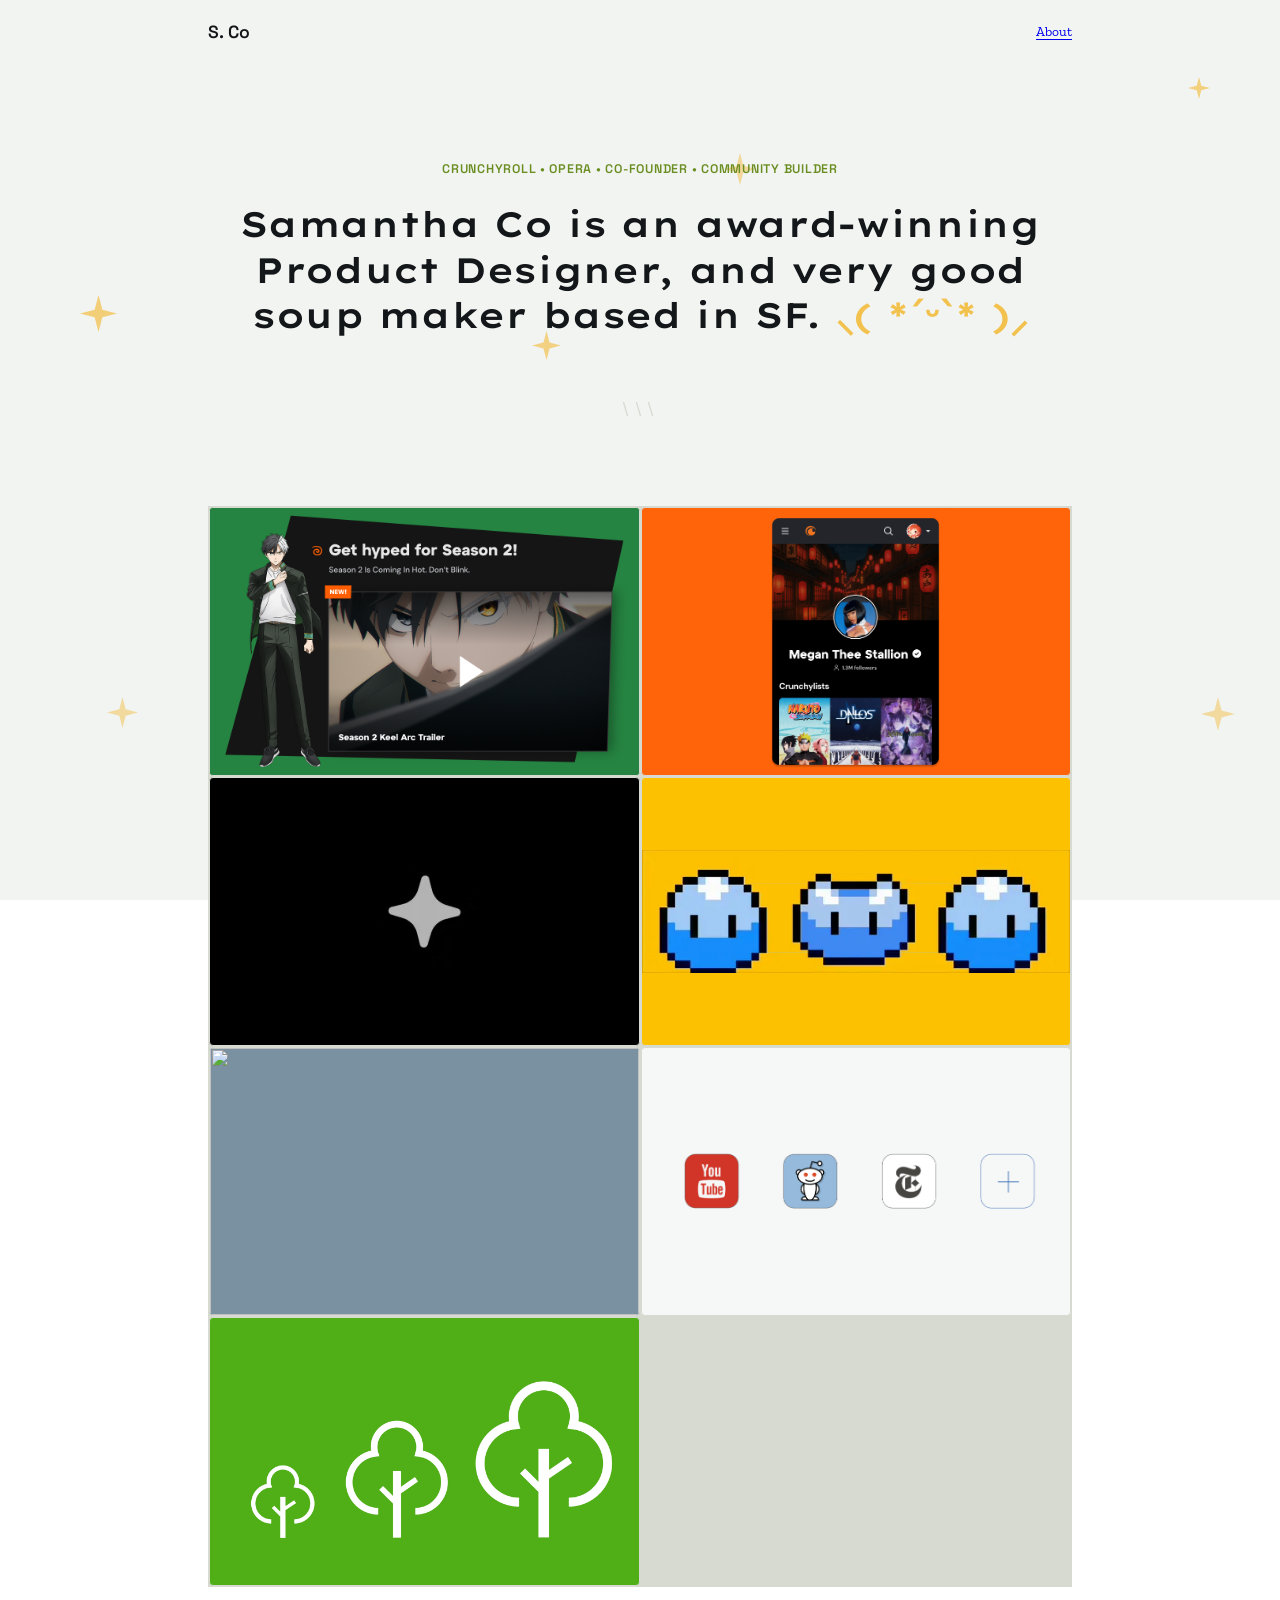
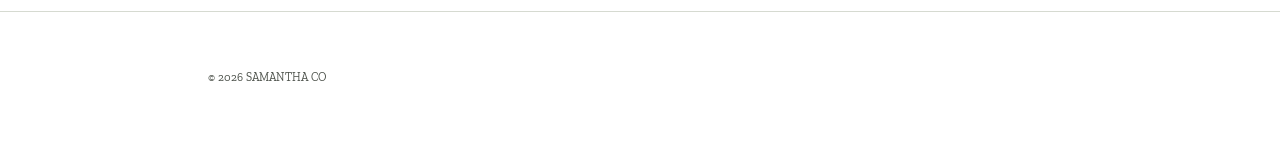
==== commit eda65570: "batch" ====
--- a/index.html
+++ b/index.html
@@ -179,7 +179,5 @@
   })();
 </script>
 
-<script src="draggable-stars.js"></script>
-
 </body>
 </html>
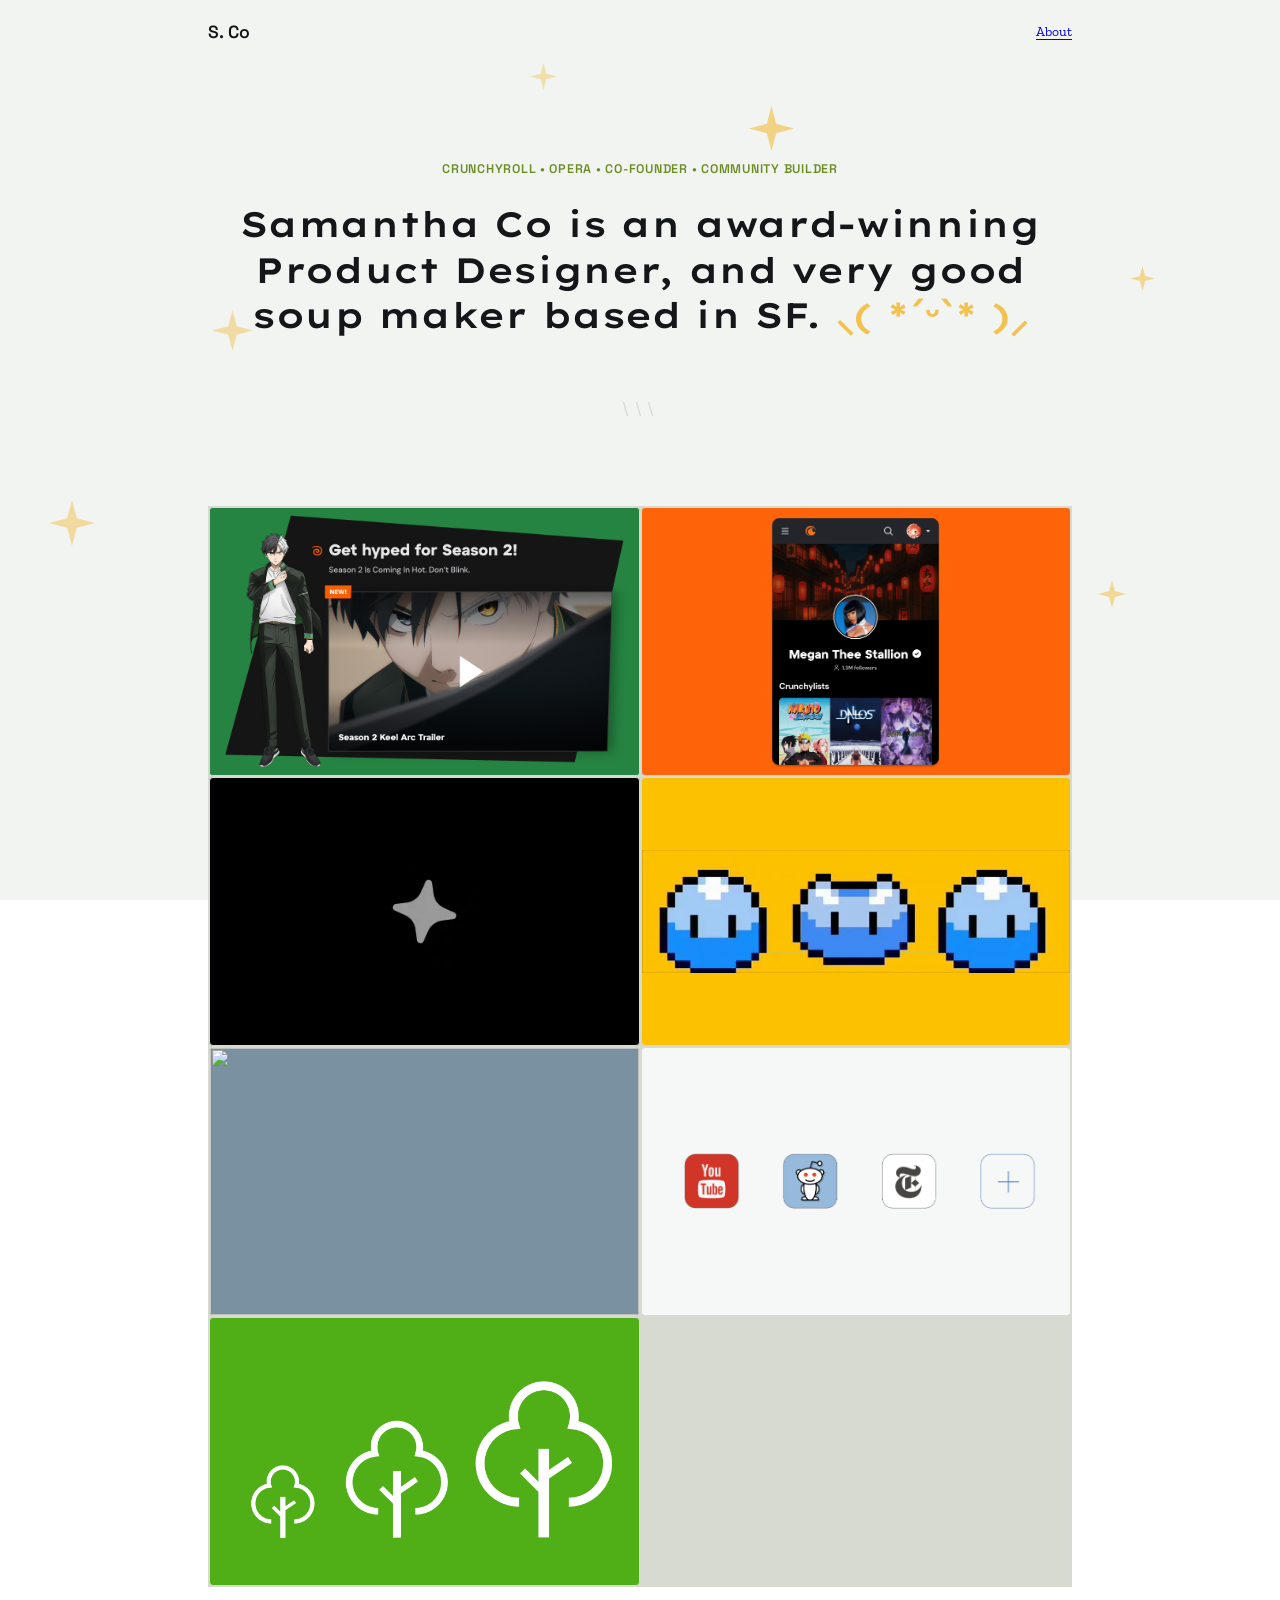
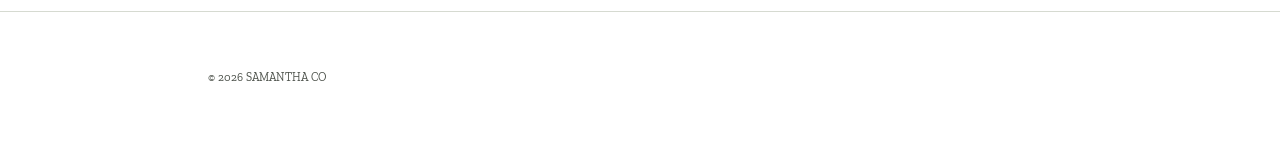
==== commit 8eb2ee26: "Add files via upload" ====
--- a/index.html
+++ b/index.html
@@ -179,5 +179,7 @@
   })();
 </script>
 
+<script src="draggable-stars.js"></script>
+
 </body>
 </html>
